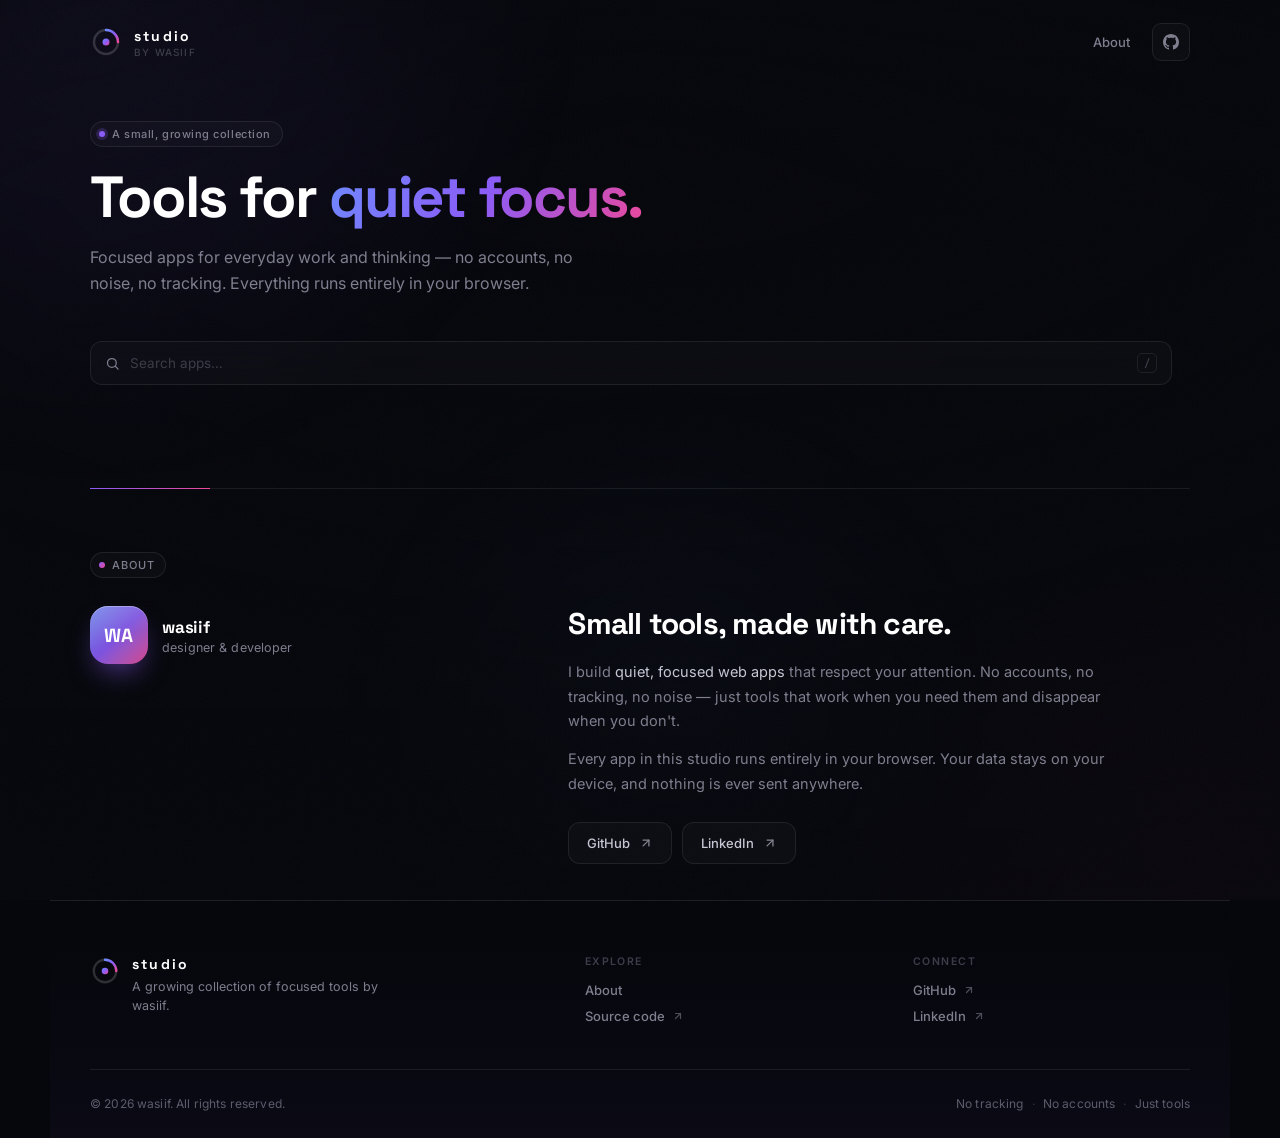
==== index.html @ 951728bb "add: home page, hub stylesheet, design tokens" ====
<!DOCTYPE html>
<html lang="en">

<head>
    <meta charset="utf-8" />
    <meta name="viewport" content="width=device-width, initial-scale=1, viewport-fit=cover" />
    <meta name="color-scheme" content="dark" />
    <meta name="theme-color" content="#06070C" />
    <title>studio — focused tools for everyday work</title>
    <meta name="description"
        content="A small, growing collection of focused tools by wasiif. No accounts, no noise, no tracking." />
    <meta property="og:title" content="studio" />
    <meta property="og:description" content="A small, growing collection of focused tools." />
    <meta property="og:type" content="website" />
    <meta property="og:url" content="https://wasiif.github.io/studio/" />
    <meta name="twitter:card" content="summary" />
    <link rel="icon" href="assets/img/favicon.svg" />
    <link rel="preconnect" href="https://fonts.googleapis.com">
    <link rel="preconnect" href="https://fonts.gstatic.com" crossorigin>
    <link
        href="https://fonts.googleapis.com/css2?family=Inter:wght@400;500;600;700&family=Space+Grotesk:wght@500;600;700&family=JetBrains+Mono:wght@500&display=swap"
        rel="stylesheet">
    <link rel="stylesheet" href="./assets/css/tokens.css">
    <link rel="stylesheet" href="./assets/css/hub.css">

</head>

<body>

    <!-- ═══════════ BACKGROUND ═══════════ -->
    <div class="bg" aria-hidden="true">
        <span class="blob a"></span>
        <span class="blob b"></span>
        <span class="blob c"></span>
        <div class="scrim"></div>
    </div>
    <div class="grain" aria-hidden="true"></div>

    <!-- ═══════════ HEADER ═══════════ -->
    <header class="hub-header">
        <a class="brand" href="./" aria-label="studio home">
            <svg class="mark" viewBox="0 0 32 32" aria-hidden="true">
                <defs>
                    <linearGradient id="sGrad" x1="0" y1="0" x2="1" y2="1">
                        <stop offset="0%" stop-color="#6D8BFF" />
                        <stop offset="50%" stop-color="#8B5CF6" />
                        <stop offset="100%" stop-color="#EC4899" />
                    </linearGradient>
                </defs>
                <circle cx="16" cy="16" r="12" fill="none" stroke="currentColor" stroke-opacity=".16"
                    stroke-width="2.5" />
                <path d="M16 4 A12 12 0 0 1 28 16" fill="none" stroke="url(#sGrad)" stroke-width="2.5"
                    stroke-linecap="round" />
                <circle cx="16" cy="16" r="3.5" fill="url(#sGrad)" />
            </svg>
            <div class="brand-text">
                <span class="name">studio</span>
                <span class="sub">by wasiif</span>
            </div>
        </a>

        <div class="head-actions">
            <div class="head-nav">
                <a class="nav-link" href="#about">About</a>
            </div>
            <a class="icon-btn" href="https://github.com/wasiif/studio" target="_blank" rel="noopener noreferrer"
                aria-label="View source on GitHub" title="Source on GitHub">
                <svg class="gh" viewBox="0 0 16 16" aria-hidden="true">
                    <path
                        d="M8 0C3.58 0 0 3.58 0 8c0 3.54 2.29 6.53 5.47 7.59.4.07.55-.17.55-.38 0-.19-.01-.82-.01-1.49-2.01.37-2.53-.49-2.69-.94-.09-.23-.48-.94-.82-1.13-.28-.15-.68-.52-.01-.53.63-.01 1.08.58 1.23.82.72 1.21 1.87.87 2.33.66.07-.52.28-.87.51-1.07-1.78-.2-3.64-.89-3.64-3.95 0-.87.31-1.59.82-2.15-.08-.2-.36-1.02.08-2.12 0 0 .67-.21 2.2.82.64-.18 1.32-.27 2-.27s1.36.09 2 .27c1.53-1.04 2.2-.82 2.2-.82.44 1.1.16 1.92.08 2.12.51.56.82 1.27.82 2.15 0 3.07-1.87 3.75-3.65 3.95.29.25.54.73.54 1.48 0 1.07-.01 1.93-.01 2.2 0 .21.15.46.55.38A8.01 8.01 0 0 0 16 8c0-4.42-3.58-8-8-8Z" />
                </svg>
            </a>
        </div>
    </header>

    <!-- ═══════════ MAIN ═══════════ -->
    <main class="hub-main">
        <section class="hero">
            <div class="hero-eyebrow">
                <span class="pulse" aria-hidden="true"></span>
                <span id="heroCount">A small, growing collection</span>
            </div>
            <h1>Tools for <em>quiet focus.</em></h1>
            <p>Focused apps for everyday work and thinking — no accounts, no noise, no tracking. Everything runs
                entirely in your browser.</p>
        </section>

        <div class="controls">
            <label class="search" for="searchInput">
                <svg viewBox="0 0 24 24" fill="none" stroke="currentColor" stroke-width="2" stroke-linecap="round"
                    stroke-linejoin="round" aria-hidden="true">
                    <circle cx="11" cy="11" r="7" />
                    <line x1="16.5" y1="16.5" x2="21" y2="21" />
                </svg>
                <input type="text" id="searchInput" placeholder="Search apps…" autocomplete="off" spellcheck="false"
                    aria-label="Search apps">
                <kbd>/</kbd>
            </label>

            <div class="filters" id="filters" role="tablist" aria-label="Filter apps"></div>
        </div>

        <section class="grid" id="appGrid" aria-live="polite" aria-busy="true"></section>

        <noscript>
            <div style="padding:32px;text-align:center;color:#7E7E8E">
                This hub renders its app list with JavaScript.
                <a href="apps/pomo/" style="color:#fff">POMO</a> ·
                <a href="apps/slate/" style="color:#fff">SLATE</a>
            </div>
        </noscript>

        <!-- ═══════════ ABOUT ═══════════ -->
        <section class="about" id="about" aria-labelledby="about-title">
            <div class="about-eyebrow">
                <span class="dot-sm" aria-hidden="true"></span>
                <span>About</span>
            </div>

            <div class="about-grid">
                <div class="about-identity">
                    <div class="about-avatar" aria-hidden="true">WA</div>
                    <div class="about-name">
                        <span class="about-name-line">wasiif</span>
                        <span class="about-role">designer &amp; developer</span>
                    </div>
                </div>

                <div class="about-content">
                    <h2 id="about-title">Small tools, made with care.</h2>
                    <p>I build <em>quiet, focused web apps</em> that respect your attention. No accounts, no tracking,
                        no noise — just tools that work when you need them and disappear when you don't.</p>
                    <p>Every app in this studio runs entirely in your browser. Your data stays on your device, and
                        nothing is ever sent anywhere.</p>

                    <div class="about-links">
                        <a class="about-link" href="https://github.com/wasiif" target="_blank"
                            rel="noopener noreferrer">
                            GitHub
                            <svg viewBox="0 0 24 24" fill="none" stroke="currentColor" stroke-width="2.2"
                                stroke-linecap="round" stroke-linejoin="round" aria-hidden="true">
                                <line x1="7" y1="17" x2="17" y2="7" />
                                <polyline points="7 7 17 7 17 17" />
                            </svg>
                        </a>
                        <a class="about-link" href="https://www.linkedin.com/in/wasif-ahmd/" target="_blank"
                            rel="noopener noreferrer">
                            LinkedIn
                            <svg viewBox="0 0 24 24" fill="none" stroke="currentColor" stroke-width="2.2"
                                stroke-linecap="round" stroke-linejoin="round" aria-hidden="true">
                                <line x1="7" y1="17" x2="17" y2="7" />
                                <polyline points="7 7 17 7 17 17" />
                            </svg>
                        </a>
                    </div>
                </div>
            </div>
        </section>
    </main>

    <!-- ═══════════ FOOTER ═══════════ -->
    <footer class="studio-footer">
        <div class="sf-grid">
            <div class="sf-brand">
                <svg class="sf-mark" viewBox="0 0 32 32" aria-hidden="true">
                    <defs>
                        <linearGradient id="sfGrad" x1="0" y1="0" x2="1" y2="1">
                            <stop offset="0%" stop-color="#6D8BFF" />
                            <stop offset="50%" stop-color="#8B5CF6" />
                            <stop offset="100%" stop-color="#EC4899" />
                        </linearGradient>
                    </defs>
                    <circle cx="16" cy="16" r="12" fill="none" stroke="currentColor" stroke-opacity=".16"
                        stroke-width="2.5" />
                    <path d="M16 4 A12 12 0 0 1 28 16" fill="none" stroke="url(#sfGrad)" stroke-width="2.5"
                        stroke-linecap="round" />
                    <circle cx="16" cy="16" r="3.5" fill="url(#sfGrad)" />
                </svg>
                <div class="sf-brand-text">
                    <span class="sf-brand-name">studio</span>
                    <span class="sf-brand-sub">A growing collection of focused tools by wasiif.</span>
                </div>
            </div>

            <div class="sf-section">
                <div class="sf-heading">Explore</div>
                <a href="#about">About</a>
                <a href="https://github.com/wasiif/studio" target="_blank" rel="noopener noreferrer">
                    Source code
                    <svg viewBox="0 0 24 24" fill="none" stroke="currentColor" stroke-width="2.4" stroke-linecap="round"
                        stroke-linejoin="round" aria-hidden="true">
                        <line x1="7" y1="17" x2="17" y2="7" />
                        <polyline points="7 7 17 7 17 17" />
                    </svg>
                </a>
            </div>

            <div class="sf-section">
                <div class="sf-heading">Connect</div>
                <a href="https://github.com/wasiif" target="_blank" rel="noopener noreferrer">
                    GitHub
                    <svg viewBox="0 0 24 24" fill="none" stroke="currentColor" stroke-width="2.4" stroke-linecap="round"
                        stroke-linejoin="round" aria-hidden="true">
                        <line x1="7" y1="17" x2="17" y2="7" />
                        <polyline points="7 7 17 7 17 17" />
                    </svg>
                </a>
                <a href="https://www.linkedin.com/in/wasif-ahmd/" target="_blank" rel="noopener noreferrer">
                    LinkedIn
                    <svg viewBox="0 0 24 24" fill="none" stroke="currentColor" stroke-width="2.4" stroke-linecap="round"
                        stroke-linejoin="round" aria-hidden="true">
                        <line x1="7" y1="17" x2="17" y2="7" />
                        <polyline points="7 7 17 7 17 17" />
                    </svg>
                </a>
            </div>
        </div>

        <div class="sf-bottom">
            <span>© <span id="year">2026</span> wasiif. All rights reserved.</span>
            <span class="sf-tag">
                <span>No tracking</span>
                <span class="sf-sep">·</span>
                <span>No accounts</span>
                <span class="sf-sep">·</span>
                <span>Just tools</span>
            </span>
        </div>
    </footer>

    <script src="assets/js/hub.js"></script>
</body>

</html>
---- assets/css/tokens.css ----
/* ═══════════════════════════════════════════
   studio · design tokens
   Shared across every app in this repo.
   Import with: <link rel="stylesheet" href="../../assets/css/tokens.css">
   ═══════════════════════════════════════════ */

   :root{
    /* ── surface ─────────────────────────── */
    --bg:          #06070C;
    --bg-soft:     #0A0B12;
    --surface:     rgba(255,255,255,.022);
    --surface-2:   rgba(255,255,255,.04);
    --surface-3:   rgba(255,255,255,.07);
  
    /* ── text ────────────────────────────── */
    --text:        #EDEDF2;
    --text-2:      #C6C6D4;
    --muted:       #7E7E8E;
    --muted-2:     #5C5C6C;
    --muted-3:     #3D3D4A;
  
    /* ── lines ───────────────────────────── */
    --line:        rgba(255,255,255,.08);
    --line-2:      rgba(255,255,255,.14);
    --line-3:      rgba(255,255,255,.22);
  
    /* ── brand accents ───────────────────── */
    --accent:      #8B5CF6;
    --accent-2:    #EC4899;
    --accent-3:    #6D8BFF;
  
    /* ── semantic ────────────────────────── */
    --success:     #34D399;
    --warning:     #FBBF24;
    --danger:      #FF6B6B;
  
    /* ── radius ──────────────────────────── */
    --r-xs:        6px;
    --r-sm:        9px;
    --r-md:        12px;
    --r-lg:        16px;
    --r-xl:        20px;
    --r-2xl:       26px;
    --r-full:      999px;
  
    /* ── spacing ─────────────────────────── */
    --sp-1:        4px;
    --sp-2:        8px;
    --sp-3:        12px;
    --sp-4:        16px;
    --sp-5:        20px;
    --sp-6:        24px;
    --sp-8:        32px;
    --sp-10:       40px;
    --sp-12:       48px;
    --sp-16:       64px;
  
    /* ── type ────────────────────────────── */
    --font-sans:    'Inter', system-ui, -apple-system, sans-serif;
    --font-display: 'Space Grotesk', 'Inter', sans-serif;
    --font-mono:    'JetBrains Mono', ui-monospace, monospace;
  
    /* ── motion ──────────────────────────── */
    --ease:        cubic-bezier(.22,.9,.28,1);
    --ease-out:    cubic-bezier(.16,1,.3,1);
    --dur-fast:    .18s;
    --dur-base:    .26s;
    --dur-slow:    .42s;
  
    /* ── layout ──────────────────────────── */
    --max-w:       1180px;
    --gutter:      clamp(18px, 3.4vw, 40px);
  
    /* ── z-index ─────────────────────────── */
    --z-bg:        0;
    --z-grain:     1;
    --z-main:      2;
    --z-header:    3;
    --z-overlay:   50;
    --z-modal:     60;
    --z-toast:     100;
  }
  
  /* ═══════════════════════════════════════════
     RESET
     ═══════════════════════════════════════════ */
  *,*::before,*::after{ box-sizing:border-box; }
  html,body{ height:100%; }
  
  body{
    margin:0;
    min-height:100dvh;
    background:var(--bg);
    color:var(--text);
    font-family:var(--font-sans);
    -webkit-font-smoothing:antialiased;
    -moz-osx-font-smoothing:grayscale;
    text-rendering:optimizeLegibility;
    overscroll-behavior:none;
    -webkit-tap-highlight-color:transparent;
  }
  
  button, input, textarea, select{
    font-family:inherit;
    color:inherit;
  }
  
  button{ cursor:pointer; }
  
  img, svg{ display:block; max-width:100%; }
  
  a{ color:inherit; }
  
  /* ═══════════════════════════════════════════
     ACCESSIBILITY
     ═══════════════════════════════════════════ */
  @media (prefers-reduced-motion: reduce){
    *,*::before,*::after{
      animation-duration:.001ms !important;
      animation-iteration-count:1 !important;
      transition-duration:.01ms !important;
    }
  }
  
  :focus-visible{
    outline:2px solid var(--accent);
    outline-offset:2px;
    border-radius:4px;
  }
---- assets/css/hub.css ----
/* ═══════════════════════════════════════════
   studio · hub layout
   Only the master index page loads this.
   Depends on: tokens.css
   ═══════════════════════════════════════════ */

   body{
    display:flex;
    flex-direction:column;
    overflow-x:hidden;
  }
  
  /* ═══════════════════════════════════════════
     BACKGROUND
     ═══════════════════════════════════════════ */
  .bg{
    position:fixed; inset:0; z-index:var(--z-bg);
    overflow:hidden; pointer-events:none;
    background:var(--bg);
  }
  .blob{ position:absolute; border-radius:50%; will-change:transform; }
  .blob.a{
    width:90vmax; height:90vmax; left:-38vmax; top:-46vmax; opacity:.13;
    background:radial-gradient(circle, var(--accent) 0%, transparent 62%);
    animation:float1 40s ease-in-out infinite;
  }
  .blob.b{
    width:76vmax; height:76vmax; right:-32vmax; bottom:-42vmax; opacity:.11;
    background:radial-gradient(circle, var(--accent-2) 0%, transparent 62%);
    animation:float2 48s ease-in-out infinite;
  }
  .blob.c{
    width:60vmax; height:60vmax; left:22%; top:36%; opacity:.07;
    background:radial-gradient(circle, var(--accent-3) 0%, transparent 62%);
    animation:float3 34s ease-in-out infinite;
  }
  @keyframes float1{
    0%,100%{ transform:translate(0,0) scale(1) }
    50%{ transform:translate(6vmax,5vmax) scale(1.12) }
  }
  @keyframes float2{
    0%,100%{ transform:translate(0,0) scale(1) }
    50%{ transform:translate(-7vmax,-5vmax) scale(1.1) }
  }
  @keyframes float3{
    0%,100%{ transform:translate(0,0) scale(1) }
    50%{ transform:translate(-5vmax,4vmax) scale(1.16) }
  }
  
  .scrim{
    position:absolute; inset:0;
    background:
      radial-gradient(ellipse 100% 68% at 50% 12%, rgba(6,7,12,0) 0%, rgba(6,7,12,.7) 100%),
      linear-gradient(180deg, rgba(6,7,12,.4) 0%, rgba(6,7,12,0) 22%, rgba(6,7,12,0) 76%, rgba(6,7,12,.4) 100%);
  }
  .grain{
    position:fixed; inset:0; z-index:var(--z-grain);
    pointer-events:none; opacity:.028;
    background-image:url("data:image/svg+xml,%3Csvg xmlns='http://www.w3.org/2000/svg' width='200' height='200'%3E%3Cfilter id='n'%3E%3CfeTurbulence type='fractalNoise' baseFrequency='.9' numOctaves='2' stitchTiles='stitch'/%3E%3C/filter%3E%3Crect width='200' height='200' filter='url(%23n)'/%3E%3C/svg%3E");
  }
  
  /* ═══════════════════════════════════════════
     HEADER
     ═══════════════════════════════════════════ */
  .hub-header{
    position:relative; z-index:var(--z-header);
    display:flex; align-items:center; justify-content:space-between;
    padding: clamp(16px,2.6vh,26px) var(--gutter);
    max-width:var(--max-w); width:100%;
    margin:0 auto;
  }
  .brand{
    display:flex; align-items:center; gap:12px;
    text-decoration:none; color:inherit;
    transition:opacity var(--dur-base) var(--ease);
  }
  .brand:hover{ opacity:.85; }
  .mark{ width:32px; height:32px; color:#fff; flex:0 0 auto; }
  .brand-text{ display:flex; flex-direction:column; gap:1px; }
  .brand-text .name{
    font-family:var(--font-display);
    font-weight:700; font-size:14px;
    letter-spacing:.16em; color:#fff;
  }
  .brand-text .sub{
    font-size:10px; font-weight:500;
    letter-spacing:.12em; text-transform:uppercase;
    color:var(--muted-3);
  }
  .head-actions{ display:flex; gap:8px; align-items:center; }
  
  .head-nav{
    display:flex; align-items:center; gap:8px;
  }
  .nav-link{
    display:inline-flex; align-items:center;
    height:38px; padding:0 14px;
    border-radius:var(--r-sm);
    color:var(--muted);
    font-size:13px; font-weight:500;
    text-decoration:none;
    transition:var(--dur-base) var(--ease);
  }
  .nav-link:hover{
    color:#fff;
    background:rgba(255,255,255,.05);
  }
  @media (max-width:520px){
    .nav-link{ display:none; }
  }
  
  .icon-btn{
    width:38px; height:38px;
    display:grid; place-items:center;
    border-radius:var(--r-sm);
    border:1px solid var(--line);
    background:rgba(255,255,255,.025);
    color:var(--muted);
    text-decoration:none;
    transition:var(--dur-base) var(--ease);
  }
  .icon-btn:hover{
    color:#fff; background:rgba(255,255,255,.06);
    border-color:var(--line-2); transform:translateY(-1px);
  }
  .icon-btn:active{ transform:translateY(0) scale(.95); }
  .icon-btn svg{ width:16px; height:16px; }
  .icon-btn .gh{ fill:currentColor; }
  
  /* ═══════════════════════════════════════════
     MAIN
     ═══════════════════════════════════════════ */
  .hub-main{
    position:relative; z-index:var(--z-main);
    flex:1; width:100%;
    max-width:var(--max-w); margin:0 auto;
    padding: 0 var(--gutter) clamp(24px,4vh,48px);
  }
  
  /* ═══════════════════════════════════════════
     HERO
     ═══════════════════════════════════════════ */
  .hero{
    padding: clamp(20px,4vh,48px) 0 clamp(28px,5vh,56px);
    max-width:720px;
  }
  .hero-eyebrow{
    display:inline-flex; align-items:center; gap:7px;
    padding:5px 11px 5px 8px;
    border-radius:var(--r-full);
    border:1px solid var(--line);
    background:rgba(255,255,255,.025);
    font-size:11px; font-weight:500; letter-spacing:.05em;
    color:var(--muted);
    margin-bottom:20px;
  }
  .hero-eyebrow .pulse{
    width:6px; height:6px; border-radius:50%;
    background:var(--accent);
    box-shadow:0 0 0 3px color-mix(in srgb, var(--accent) 22%, transparent);
    animation:pulse 2.6s ease-in-out infinite;
  }
  @keyframes pulse{
    0%,100%{ opacity:.65; transform:scale(1) }
    50%{ opacity:1; transform:scale(1.15) }
  }
  .hero h1{
    margin:0 0 18px;
    font-family:var(--font-display);
    font-size:clamp(34px, 6vw, 58px);
    font-weight:700; letter-spacing:-.035em; line-height:1.04;
    color:#fff;
  }
  .hero h1 em{
    font-style:normal;
    background:linear-gradient(120deg,
      var(--accent-3) 0%,
      var(--accent) 50%,
      var(--accent-2) 100%);
    -webkit-background-clip:text; background-clip:text;
    -webkit-text-fill-color:transparent;
  }
  .hero p{
    margin:0;
    font-size:clamp(14px, 1.6vw, 16px);
    line-height:1.6;
    color:var(--muted);
    max-width:520px;
  }
  
  /* ═══════════════════════════════════════════
     CONTROLS
     ═══════════════════════════════════════════ */
  .controls{
    display:flex; align-items:center; gap:12px;
    margin-bottom:22px; flex-wrap:wrap;
  }
  .search{
    flex:1 1 240px; min-width:0;
    display:flex; align-items:center; gap:10px;
    padding:0 14px; height:44px;
    border-radius:var(--r-md);
    border:1px solid var(--line);
    background:rgba(255,255,255,.025);
    -webkit-backdrop-filter:blur(14px); backdrop-filter:blur(14px);
    transition:var(--dur-base) var(--ease);
    cursor:text;
  }
  .search:focus-within{
    border-color:color-mix(in srgb, var(--accent) 42%, transparent);
    background:rgba(255,255,255,.04);
    box-shadow:0 0 0 4px color-mix(in srgb, var(--accent) 11%, transparent);
  }
  .search svg{ width:15px; height:15px; color:var(--muted); flex:0 0 auto; }
  .search input{
    flex:1; min-width:0;
    background:transparent; border:none; outline:none;
    font-size:13.5px; color:#fff; padding:0;
  }
  .search input::placeholder{ color:var(--muted-3); }
  .search kbd{
    font-family:var(--font-mono);
    font-size:10.5px; font-weight:600;
    padding:2px 6px; border-radius:5px;
    border:1px solid var(--line);
    color:var(--muted-3);
    flex:0 0 auto; display:none;
  }
  @media (hover:hover) and (min-width:720px){
    .search kbd{ display:inline-block; }
  }
  
  .filters{
    display:flex; gap:6px;
    overflow-x:auto; scrollbar-width:none;
    padding:3px; flex:0 0 auto;
  }
  .filters::-webkit-scrollbar{ display:none; }
  .chip{
    padding:9px 14px;
    border-radius:var(--r-md);
    border:1px solid var(--line);
    background:rgba(255,255,255,.025);
    color:var(--muted);
    font-size:12.5px; font-weight:500;
    white-space:nowrap; flex:0 0 auto;
    transition:var(--dur-base) var(--ease);
  }
  .chip:hover{ color:#E7E7F0; background:rgba(255,255,255,.06); }
  .chip.active{
    color:#fff;
    border-color:color-mix(in srgb, var(--accent) 48%, transparent);
    background:color-mix(in srgb, var(--accent) 14%, rgba(255,255,255,.03));
    box-shadow:0 8px 22px -14px var(--accent), inset 0 1px 0 rgba(255,255,255,.07);
  }
  
  /* ═══════════════════════════════════════════
     GRID
     ═══════════════════════════════════════════ */
  .grid{
    display:grid;
    grid-template-columns:repeat(auto-fill, minmax(320px, 1fr));
    gap:16px;
  }
  @media (max-width:420px){
    .grid{ grid-template-columns:1fr; gap:12px; }
  }
  
  /* ═══════════════════════════════════════════
     APP CARD
     ═══════════════════════════════════════════ */
  .app-card{
    position:relative;
    display:flex; flex-direction:column;
    border-radius:var(--r-xl);
    border:1px solid var(--line);
    background:rgba(255,255,255,.022);
    overflow:hidden;
    text-decoration:none; color:inherit;
    transition:var(--dur-slow) var(--ease);
    -webkit-backdrop-filter:blur(10px); backdrop-filter:blur(10px);
    animation:cardIn .5s var(--ease) backwards;
  }
  @keyframes cardIn{
    from{ opacity:0; transform:translateY(12px) }
    to{ opacity:1; transform:translateY(0) }
  }
  .app-card:hover{
    border-color:var(--line-2);
    background:rgba(255,255,255,.04);
    transform:translateY(-3px);
    box-shadow:0 24px 55px -28px rgba(0,0,0,.75);
  }
  .app-card:active{ transform:translateY(-1px) scale(.995); }
  
  .card-preview{
    position:relative;
    aspect-ratio:20 / 11;
    overflow:hidden;
    background:#0a0c18;
    border-bottom:1px solid var(--line);
  }
  .card-preview img{
    position:absolute; inset:0;
    width:100%; height:100%;
    object-fit:cover;
    transition:transform .55s var(--ease);
  }
  .app-card:hover .card-preview img{ transform:scale(1.045); }
  .card-preview::after{
    content:'';
    position:absolute; inset:0;
    background:linear-gradient(180deg, transparent 55%, rgba(6,7,12,.55) 100%);
    pointer-events:none;
  }
  .card-num{
    position:absolute; top:12px; right:14px;
    font-family:var(--font-mono);
    font-size:10.5px; font-weight:600;
    letter-spacing:.08em;
    color:rgba(255,255,255,.45);
    z-index:1;
  }
  
  .card-body{
    display:flex; flex-direction:column; gap:10px;
    padding:18px 20px 20px; flex:1;
  }
  .card-head{
    display:flex; align-items:baseline; justify-content:space-between; gap:10px;
  }
  .card-title{
    margin:0;
    font-family:var(--font-display);
    font-size:19px; font-weight:700; letter-spacing:-.014em;
    color:#fff;
  }
  .card-badges{ display:flex; gap:5px; flex:0 0 auto; }
  .card-version, .card-status{
    font-family:var(--font-mono);
    font-size:10.5px; font-weight:600; letter-spacing:.03em;
    padding:2.5px 7px; border-radius:var(--r-xs);
    background:rgba(255,255,255,.045);
    border:1px solid var(--line);
    color:var(--muted-2);
    white-space:nowrap;
  }
  .card-status[data-status="beta"]{
    color:#FCD34D; background:rgba(251,191,36,.1);
    border-color:rgba(251,191,36,.2);
  }
  .card-status[data-status="wip"]{
    color:#93C5FD; background:rgba(96,165,250,.1);
    border-color:rgba(96,165,250,.2);
  }
  .card-status[data-status="archived"]{ opacity:.6; }
  .card-status[data-status="stable"]{ display:none; }
  
  .card-desc{
    margin:0;
    font-size:13.5px; line-height:1.55;
    color:var(--muted);
  }
  .card-foot{
    margin-top:auto; padding-top:12px;
    display:flex; align-items:center; justify-content:space-between; gap:10px;
  }
  .card-tags{ display:flex; gap:5px; flex-wrap:wrap; }
  .tag{
    font-size:10.5px; font-weight:500;
    padding:3px 8px; border-radius:var(--r-xs);
    background:rgba(255,255,255,.05);
    border:1px solid rgba(255,255,255,.06);
    color:var(--muted);
  }
  .card-arrow{
    display:grid; place-items:center;
    width:28px; height:28px;
    border-radius:50%;
    background:rgba(255,255,255,.05);
    border:1px solid var(--line);
    color:var(--muted);
    flex:0 0 auto;
    transition:var(--dur-base) var(--ease);
  }
  .card-arrow svg{
    width:13px; height:13px;
    transition:transform var(--dur-base) var(--ease);
  }
  .app-card:hover .card-arrow{
    background:linear-gradient(135deg, var(--accent), var(--accent-2));
    border-color:transparent; color:var(--bg);
    box-shadow:0 8px 20px -10px var(--accent);
  }
  .app-card:hover .card-arrow svg{ transform:translateX(2px); }
  
  /* ── placeholder card ─────────────────── */
  .app-card.placeholder{
    border-style:dashed;
    border-color:rgba(255,255,255,.1);
    background:rgba(255,255,255,.012);
    cursor:default;
    min-height:200px;
    align-items:center; justify-content:center;
    padding:32px 24px;
  }
  .app-card.placeholder:hover{
    transform:none;
    border-color:rgba(255,255,255,.14);
    background:rgba(255,255,255,.02);
    box-shadow:none;
  }
  .placeholder-inner{
    display:flex; flex-direction:column; align-items:center;
    gap:12px; text-align:center;
  }
  .plus-ring{
    width:44px; height:44px;
    border-radius:50%;
    border:1.5px dashed rgba(255,255,255,.18);
    display:grid; place-items:center;
    color:var(--muted-2);
  }
  .plus-ring svg{ width:16px; height:16px; }
  .placeholder-title{
    font-family:var(--font-display);
    font-size:14.5px; font-weight:600;
    color:var(--text-2);
  }
  .placeholder-sub{
    font-size:12px; line-height:1.5;
    color:var(--muted-2); max-width:200px;
  }
  
  /* ── empty state ──────────────────────── */
  .empty{
    grid-column:1 / -1;
    display:flex; flex-direction:column; align-items:center; justify-content:center;
    padding:64px 20px; text-align:center; color:var(--muted);
  }
  .empty-icon{
    width:56px; height:56px;
    border-radius:var(--r-lg);
    background:rgba(255,255,255,.04);
    border:1px solid var(--line);
    display:grid; place-items:center;
    margin-bottom:16px; color:var(--muted-2);
  }
  .empty-icon svg{ width:22px; height:22px; }
  .empty-title{
    font-size:14.5px; font-weight:600;
    color:var(--text-2); margin-bottom:6px;
  }
  .empty-hint{ font-size:12.5px; color:var(--muted-2); }
  
  /* ═══════════════════════════════════════════
     ABOUT
     ═══════════════════════════════════════════ */
  .about{
    margin-top: clamp(56px, 9vh, 96px);
    padding-top: clamp(40px, 7vh, 72px);
    border-top:1px solid var(--line);
    position:relative;
    scroll-margin-top: 24px;
  }
  .about::before{
    content:'';
    position:absolute; top:-1px; left:0;
    width:min(120px, 20%); height:1px;
    background:linear-gradient(90deg, var(--accent), var(--accent-2));
  }
  
  .about-eyebrow{
    display:inline-flex; align-items:center; gap:7px;
    padding:5px 11px 5px 8px;
    border-radius:var(--r-full);
    border:1px solid var(--line);
    background:rgba(255,255,255,.025);
    font-size:11px; font-weight:500; letter-spacing:.08em;
    color:var(--muted);
    text-transform:uppercase;
    margin-bottom:28px;
  }
  .about-eyebrow .dot-sm{
    width:6px; height:6px; border-radius:50%;
    background:linear-gradient(135deg, var(--accent), var(--accent-2));
  }
  
  .about-grid{
    display:grid;
    grid-template-columns: minmax(0, 1fr) minmax(0, 1.5fr);
    gap: clamp(28px, 5vw, 64px);
    align-items: start;
  }
  @media (max-width:720px){
    .about-grid{ grid-template-columns:1fr; gap:32px; }
  }
  
  .about-identity{
    display:flex; align-items:center; gap:14px;
  }
  .about-avatar{
    width:58px; height:58px;
    border-radius:18px;
    display:grid; place-items:center;
    font-family:var(--font-display);
    font-weight:700; font-size:19px;
    letter-spacing:.02em;
    color:#fff;
    background:
      linear-gradient(135deg,
        color-mix(in srgb, var(--accent-3) 90%, transparent),
        color-mix(in srgb, var(--accent) 90%, transparent) 50%,
        color-mix(in srgb, var(--accent-2) 90%, transparent));
    box-shadow:
      0 14px 32px -14px var(--accent),
      inset 0 1px 0 rgba(255,255,255,.3);
    flex:0 0 auto;
    position:relative;
  }
  .about-avatar::after{
    content:'';
    position:absolute; inset:0;
    border-radius:inherit;
    background:linear-gradient(160deg, rgba(255,255,255,.18), transparent 55%);
    pointer-events:none;
  }
  .about-name{
    display:flex; flex-direction:column; gap:2px;
    min-width:0;
  }
  .about-name-line{
    font-family:var(--font-display);
    font-size:17px; font-weight:700;
    letter-spacing:-.014em; color:#fff;
  }
  .about-role{
    font-size:12.5px; color:var(--muted);
    letter-spacing:.01em;
  }
  
  .about-content h2{
    margin:0 0 18px;
    font-family:var(--font-display);
    font-size: clamp(22px, 2.6vw, 30px);
    font-weight:700; letter-spacing:-.026em;
    line-height:1.2; color:#fff;
  }
  .about-content p{
    margin:0 0 14px;
    font-size:14.5px; line-height:1.68;
    color:var(--muted);
    max-width:560px;
  }
  .about-content p:last-of-type{ margin-bottom:26px; }
  .about-content em{
    font-style:normal; color:var(--text-2);
  }
  
  .about-links{
    display:flex; gap:10px; flex-wrap:wrap;
  }
  .about-link{
    display:inline-flex; align-items:center; gap:9px;
    height:42px; padding:0 18px;
    border-radius:var(--r-md);
    border:1px solid var(--line);
    background:rgba(255,255,255,.025);
    color:var(--text-2);
    font-size:13px; font-weight:500;
    text-decoration:none;
    transition:var(--dur-base) var(--ease);
  }
  .about-link:hover{
    color:#fff;
    border-color:var(--line-2);
    background:rgba(255,255,255,.06);
    transform:translateY(-1px);
  }
  .about-link:active{ transform:translateY(0) scale(.98); }
  .about-link svg{
    width:14px; height:14px;
    opacity:.65;
    transition:.24s var(--ease);
  }
  .about-link:hover svg{ opacity:1; transform:translate(2px, -2px); }
  
  /* ═══════════════════════════════════════════
     FOOTER
     ═══════════════════════════════════════════ */
  .studio-footer{
    position:relative; z-index:var(--z-header);
    border-top:1px solid var(--line);
    background:
      linear-gradient(180deg, transparent, color-mix(in srgb, var(--accent) 4%, transparent));
    max-width:var(--max-w);
    width:100%;
    margin:0 auto;
    padding: clamp(36px, 6vh, 56px) var(--gutter) clamp(22px, 3vh, 32px);
  }
  
  .sf-grid{
    display:grid;
    grid-template-columns: minmax(0, 1.6fr) minmax(0, 1fr) minmax(0, 1fr);
    gap: clamp(28px, 4vw, 56px);
    align-items: start;
    margin-bottom: clamp(32px, 5vh, 48px);
  }
  @media (max-width:720px){
    .sf-grid{
      grid-template-columns: 1fr 1fr;
      gap: 32px 24px;
    }
    .sf-brand{ grid-column: 1 / -1; }
  }
  @media (max-width:420px){
    .sf-grid{ grid-template-columns:1fr; gap:28px; }
  }
  
  .sf-brand{
    display:flex; align-items:flex-start; gap:12px;
  }
  .sf-mark{
    width:30px; height:30px; flex:0 0 auto;
    color:#fff; margin-top:1px;
  }
  .sf-brand-text{ display:flex; flex-direction:column; gap:3px; }
  .sf-brand-name{
    font-family:var(--font-display);
    font-size:14px; font-weight:700;
    letter-spacing:.16em; color:#fff;
  }
  .sf-brand-sub{
    font-size:12.5px; line-height:1.5;
    color:var(--muted);
    max-width:260px;
    margin-top:2px;
  }
  
  .sf-section{
    display:flex; flex-direction:column; gap:10px;
  }
  .sf-heading{
    font-size:10.5px; font-weight:600;
    letter-spacing:.14em; text-transform:uppercase;
    color:var(--muted-3);
    margin-bottom:4px;
  }
  .sf-section a{
    display:inline-flex; align-items:center; gap:7px;
    color:var(--muted);
    font-size:13px; font-weight:500;
    text-decoration:none;
    transition:var(--dur-base) var(--ease);
    width:fit-content;
  }
  .sf-section a:hover{ color:#fff; }
  .sf-section a svg{
    width:12px; height:12px;
    opacity:.6;
    transition:.22s var(--ease);
  }
  .sf-section a:hover svg{ opacity:1; transform:translate(1px, -1px); }
  
  .sf-bottom{
    display:flex; align-items:center; justify-content:space-between;
    gap:12px;
    padding-top: clamp(20px, 3vh, 26px);
    border-top:1px solid var(--line);
    font-size:12px;
    color:var(--muted-2);
    letter-spacing:.012em;
  }
  .sf-bottom .sf-tag{
    display:inline-flex; align-items:center; gap:8px;
    color:var(--muted-2);
  }
  .sf-bottom .sf-sep{ opacity:.5; }
  @media (max-width:560px){
    .sf-bottom{
      flex-direction:column; text-align:center; gap:10px;
    }
  }
  
  /* ═══════════════════════════════════════════
     RESPONSIVE — hero + controls
     ═══════════════════════════════════════════ */
  @media (max-width:560px){
    .hero{ padding: 12px 0 32px; }
    .hero-eyebrow{ margin-bottom:16px; }
    .controls{ gap:10px; margin-bottom:18px; }
    .search{ height:42px; }
    .chip{ padding:8px 12px; font-size:12px; }
    .card-body{ padding:16px 18px 18px; }
    .card-title{ font-size:18px; }
    .card-desc{ font-size:13px; }
  }
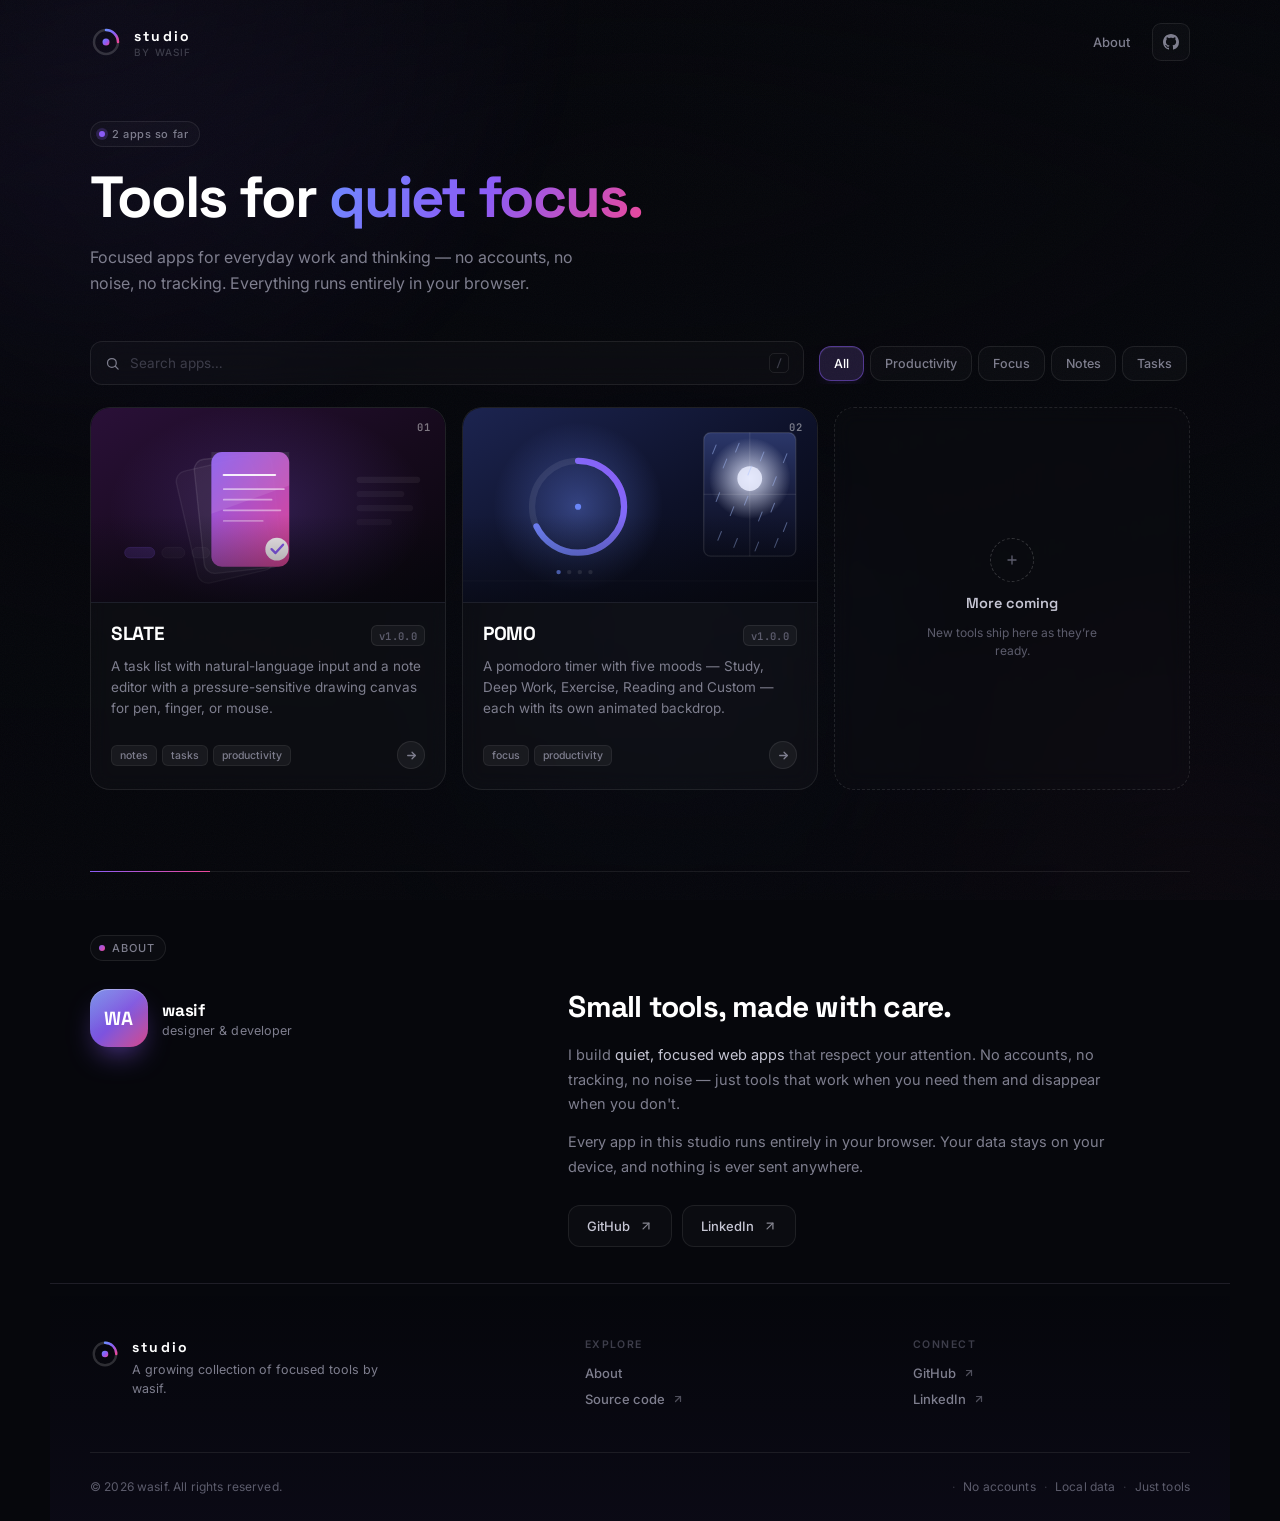
==== commit ed538de3: "minor update" ====
--- a/index.html
+++ b/index.html
@@ -55,7 +55,7 @@
             </svg>
             <div class="brand-text">
                 <span class="name">studio</span>
-                <span class="sub">by wasiif</span>
+                <span class="sub">by wasif</span>
             </div>
         </a>
 
@@ -121,7 +121,7 @@
                 <div class="about-identity">
                     <div class="about-avatar" aria-hidden="true">WA</div>
                     <div class="about-name">
-                        <span class="about-name-line">wasiif</span>
+                        <span class="about-name-line">wasif</span>
                         <span class="about-role">designer &amp; developer</span>
                     </div>
                 </div>
@@ -178,7 +178,7 @@
                 </svg>
                 <div class="sf-brand-text">
                     <span class="sf-brand-name">studio</span>
-                    <span class="sf-brand-sub">A growing collection of focused tools by wasiif.</span>
+                    <span class="sf-brand-sub">A growing collection of focused tools by wasif.</span>
                 </div>
             </div>
 
@@ -217,18 +217,29 @@
         </div>
 
         <div class="sf-bottom">
-            <span>© <span id="year">2026</span> wasiif. All rights reserved.</span>
+            <span>© <span id="year">2026</span> wasif. All rights reserved.</span>
             <span class="sf-tag">
-                <span>No tracking</span>
+                <span class="visits" id="visits" hidden>
+                    <svg viewBox="0 0 24 24" fill="none" stroke="currentColor" stroke-width="2" stroke-linecap="round"
+                        stroke-linejoin="round" aria-hidden="true">
+                        <path d="M1 12s4-8 11-8 11 8 11 8-4 8-11 8-11-8-11-8Z" />
+                        <circle cx="12" cy="12" r="3" />
+                    </svg>
+                    <span id="visitCount">—</span>
+                    <span class="visits-label">visits</span>
+                </span>
                 <span class="sf-sep">·</span>
                 <span>No accounts</span>
                 <span class="sf-sep">·</span>
+                <span>Local data</span>
+                <span class="sf-sep">·</span>
                 <span>Just tools</span>
             </span>
         </div>
     </footer>
 
     <script src="assets/js/hub.js"></script>
+    <script src="assets/js/visits.js"></script>
 </body>
 
 </html>
--- a/assets/css/tokens.css
+++ b/assets/css/tokens.css
@@ -1,7 +1,6 @@
 /* ═══════════════════════════════════════════
    studio · design tokens
    Shared across every app in this repo.
-   Import with: <link rel="stylesheet" href="../../assets/css/tokens.css">
    ═══════════════════════════════════════════ */
 
    :root{
--- a/assets/css/hub.css
+++ b/assets/css/hub.css
@@ -694,4 +694,47 @@
     .card-body{ padding:16px 18px 18px; }
     .card-title{ font-size:18px; }
     .card-desc{ font-size:13px; }
-  }+  }
+
+  /* ─────────────────────────────────────────
+   VISITOR COUNT
+   Subtle pill in the footer. Hidden by default — JS reveals it.
+   ───────────────────────────────────────── */
+.visits{
+    display:inline-flex;
+    align-items:center;
+    gap:6px;
+    padding: 3px 9px 3px 8px;
+    border-radius: 99px;
+    border: 1px solid var(--line);
+    background: rgba(255,255,255,.02);
+    font-family: var(--font-mono);
+    font-size: 11px;
+    color: var(--muted-2);
+    font-variant-numeric: tabular-nums;
+    line-height: 1;
+    transition: var(--dur-base) var(--ease);
+  }
+  .visits[hidden]{ display: none; }
+  .visits svg{
+    width: 11px; height: 11px;
+    opacity: .6;
+    flex: 0 0 auto;
+  }
+  .visits-label{
+    font-size: 9.5px;
+    font-weight: 600;
+    letter-spacing: .1em;
+    text-transform: uppercase;
+    color: var(--muted-3);
+  }
+  #visitCount{
+    color: var(--muted);
+    font-weight: 600;
+  }
+  .visits:hover{
+    border-color: var(--line-2);
+    background: rgba(255,255,255,.04);
+  }
+  .visits:hover svg{ opacity: 1; }
+  .visits:hover #visitCount{ color: #fff; }
